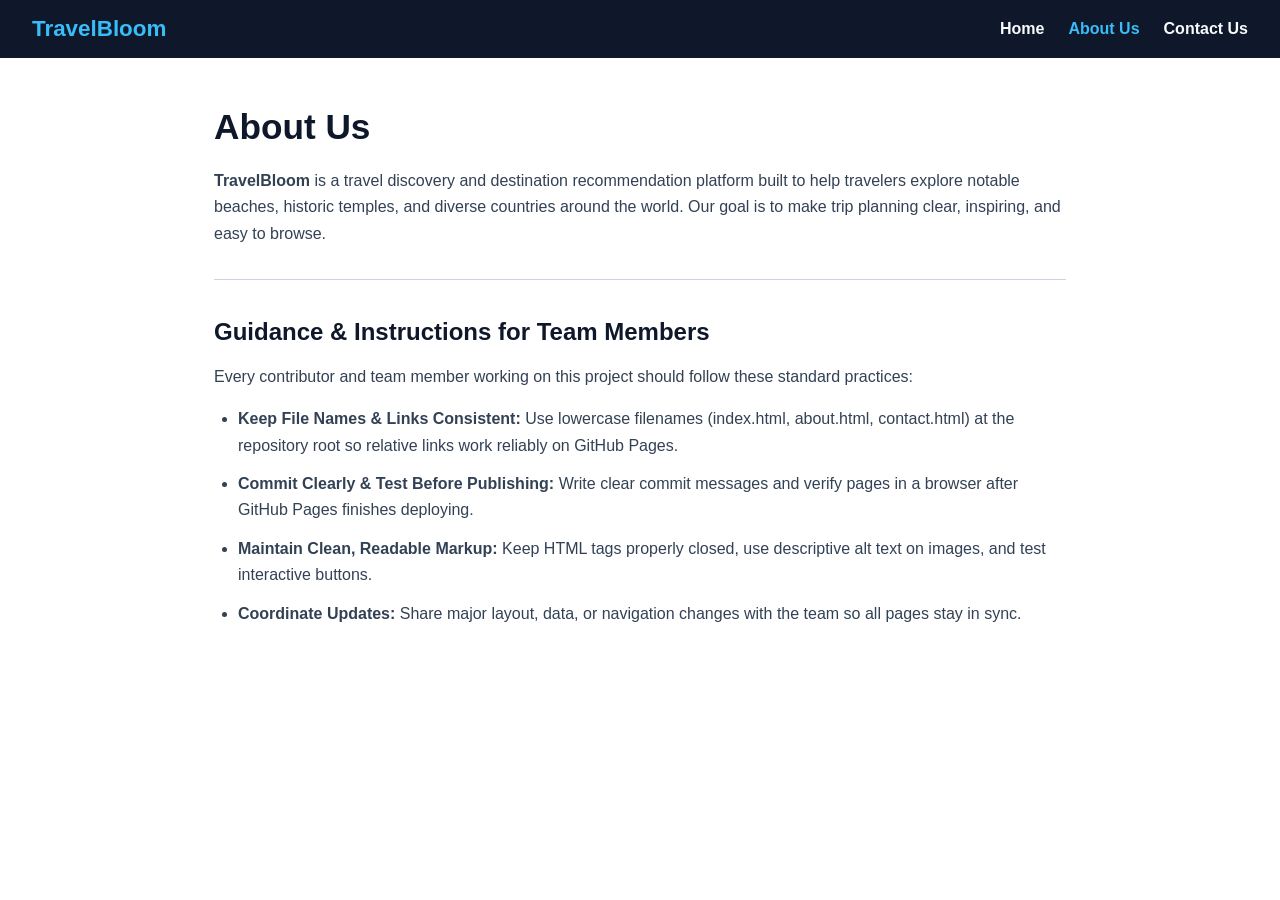
==== about.html @ 3d2889b6 "about.html This file contains the HTML structure for the About Us page, including navigation, styles" ====
<!DOCTYPE html>
<html lang="en">
<head>
  <meta charset="UTF-8" />
  <meta name="viewport" content="width=device-width, initial-scale=1.0" />
  <title>About Us - TravelBloom</title>
  <style>
    * {
      box-sizing: border-box;
      margin: 0;
      padding: 0;
      font-family: Arial, sans-serif;
    }

    nav {
      display: flex;
      justify-content: space-between;
      align-items: center;
      background-color: #0f172a;
      color: #ffffff;
      padding: 1rem 2rem;
      flex-wrap: wrap;
      gap: 1rem;
    }

    .brand {
      font-size: 1.4rem;
      font-weight: bold;
      color: #38bdf8;
    }

    .nav-links {
      display: flex;
      gap: 1.5rem;
    }

    .nav-links a {
      color: #f8fafc;
      text-decoration: none;
      font-weight: bold;
    }

    .nav-links a:hover,
    .nav-links a.active {
      color: #38bdf8;
    }

    main {
      max-width: 900px;
      margin: 2.5rem auto;
      padding: 0 1.5rem;
      color: #0f172a;
      line-height: 1.65;
    }

    h1 {
      font-size: 2.2rem;
      margin-bottom: 0.75rem;
    }

    h2 {
      font-size: 1.5rem;
      margin-bottom: 0.75rem;
      color: #0f172a;
    }

    p {
      color: #334155;
      margin-bottom: 1rem;
    }

    hr {
      border: none;
      border-top: 1px solid #cbd5e1;
      margin: 2rem 0;
    }

    ul {
      padding-left: 1.5rem;
      color: #334155;
    }

    li {
      margin-bottom: 0.75rem;
    }
  </style>
</head>
<body>
  <nav>
    <div class="brand">TravelBloom</div>
    <div class="nav-links">
      <a href="index.html">Home</a>
      <a href="about.html" class="active">About Us</a>
      <a href="contact.html">Contact Us</a>
    </div>
  </nav>

  <main>
    <section>
      <h1>About Us</h1>
      <p>
        <strong>TravelBloom</strong> is a travel discovery and destination recommendation
        platform built to help travelers explore notable beaches, historic temples,
        and diverse countries around the world. Our goal is to make trip planning
        clear, inspiring, and easy to browse.
      </p>
    </section>

    <hr />

    <section>
      <h2>Guidance &amp; Instructions for Team Members</h2>
      <p>
        Every contributor and team member working on this project should follow these
        standard practices:
      </p>
      <ul>
        <li>
          <strong>Keep File Names &amp; Links Consistent:</strong> Use lowercase filenames
          (<code>index.html</code>, <code>about.html</code>, <code>contact.html</code>)
          at the repository root so relative links work reliably on GitHub Pages.
        </li>
        <li>
          <strong>Commit Clearly &amp; Test Before Publishing:</strong> Write clear commit
          messages and verify pages in a browser after GitHub Pages finishes deploying.
        </li>
        <li>
          <strong>Maintain Clean, Readable Markup:</strong> Keep HTML tags properly closed,
          use descriptive <code>alt</code> text on images, and test interactive buttons.
        </li>
        <li>
          <strong>Coordinate Updates:</strong> Share major layout, data, or navigation
          changes with the team so all pages stay in sync.
        </li>
      </ul>
    </section>
  </main>
</body>
</html>
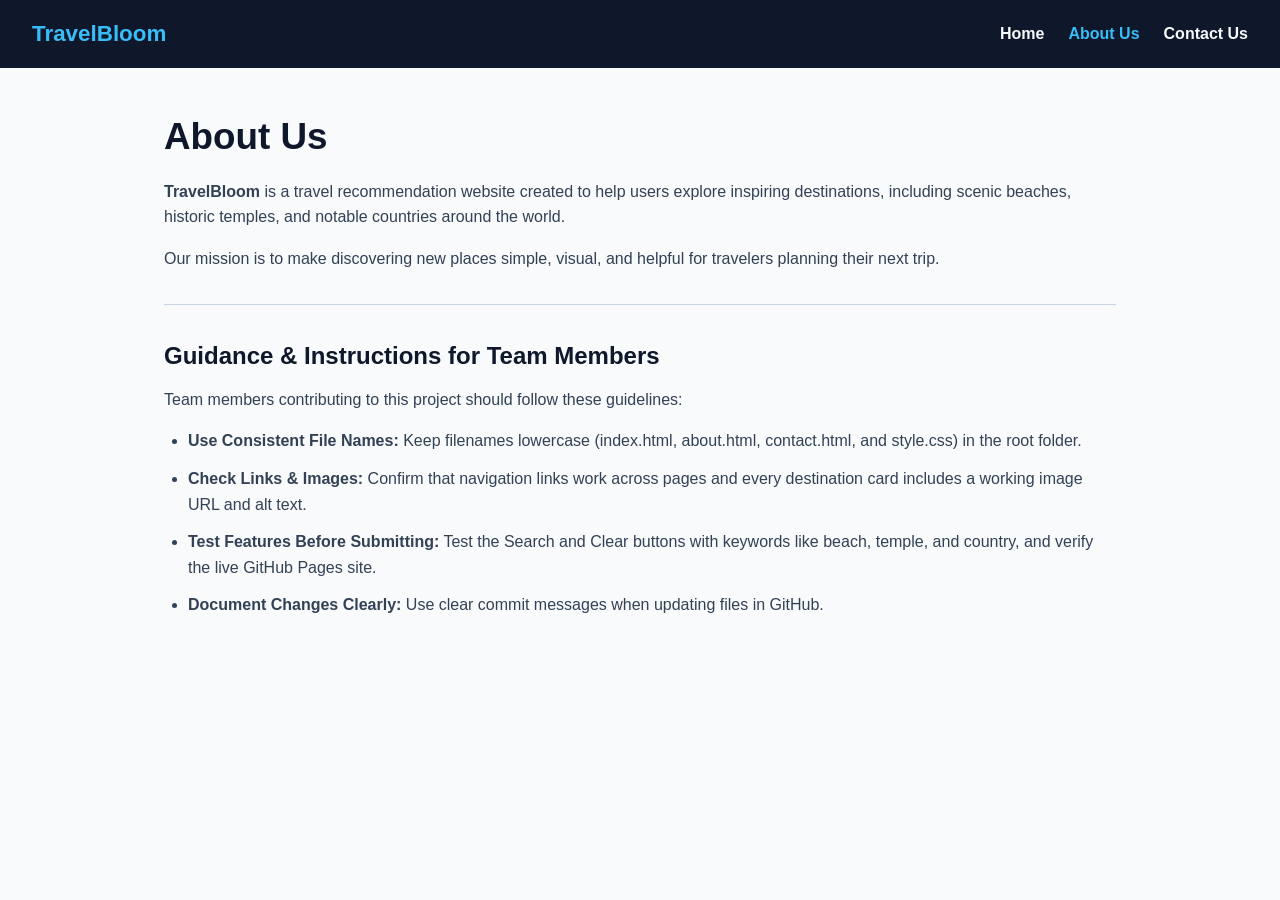
==== commit e76cb66a: "about.html Updated content and structure of the About Us page, including revised company description" ====
--- a/about.html
+++ b/about.html
@@ -3,90 +3,13 @@
 <head>
   <meta charset="UTF-8" />
   <meta name="viewport" content="width=device-width, initial-scale=1.0" />
+  <!-- EDITABLE: Page title -->
   <title>About Us - TravelBloom</title>
-  <style>
-    * {
-      box-sizing: border-box;
-      margin: 0;
-      padding: 0;
-      font-family: Arial, sans-serif;
-    }
-
-    nav {
-      display: flex;
-      justify-content: space-between;
-      align-items: center;
-      background-color: #0f172a;
-      color: #ffffff;
-      padding: 1rem 2rem;
-      flex-wrap: wrap;
-      gap: 1rem;
-    }
-
-    .brand {
-      font-size: 1.4rem;
-      font-weight: bold;
-      color: #38bdf8;
-    }
-
-    .nav-links {
-      display: flex;
-      gap: 1.5rem;
-    }
-
-    .nav-links a {
-      color: #f8fafc;
-      text-decoration: none;
-      font-weight: bold;
-    }
-
-    .nav-links a:hover,
-    .nav-links a.active {
-      color: #38bdf8;
-    }
-
-    main {
-      max-width: 900px;
-      margin: 2.5rem auto;
-      padding: 0 1.5rem;
-      color: #0f172a;
-      line-height: 1.65;
-    }
-
-    h1 {
-      font-size: 2.2rem;
-      margin-bottom: 0.75rem;
-    }
-
-    h2 {
-      font-size: 1.5rem;
-      margin-bottom: 0.75rem;
-      color: #0f172a;
-    }
-
-    p {
-      color: #334155;
-      margin-bottom: 1rem;
-    }
-
-    hr {
-      border: none;
-      border-top: 1px solid #cbd5e1;
-      margin: 2rem 0;
-    }
-
-    ul {
-      padding-left: 1.5rem;
-      color: #334155;
-    }
-
-    li {
-      margin-bottom: 0.75rem;
-    }
-  </style>
+  <link rel="stylesheet" href="style.css" />
 </head>
 <body>
   <nav>
+    <!-- EDITABLE: Brand name -->
     <div class="brand">TravelBloom</div>
     <div class="nav-links">
       <a href="index.html">Home</a>
@@ -96,41 +19,47 @@
   </nav>
 
   <main>
+    <!-- EDITABLE: Company / project overview -->
     <section>
       <h1>About Us</h1>
       <p>
-        <strong>TravelBloom</strong> is a travel discovery and destination recommendation
-        platform built to help travelers explore notable beaches, historic temples,
-        and diverse countries around the world. Our goal is to make trip planning
-        clear, inspiring, and easy to browse.
+        <strong>TravelBloom</strong> is a travel recommendation website created to
+        help users explore inspiring destinations, including scenic beaches,
+        historic temples, and notable countries around the world.
+      </p>
+      <p>
+        Our mission is to make discovering new places simple, visual, and
+        helpful for travelers planning their next trip.
       </p>
     </section>
 
     <hr />
 
+    <!-- EDITABLE: Guidance and instructions for team members -->
     <section>
       <h2>Guidance &amp; Instructions for Team Members</h2>
       <p>
-        Every contributor and team member working on this project should follow these
-        standard practices:
+        Team members contributing to this project should follow these guidelines:
       </p>
       <ul>
         <li>
-          <strong>Keep File Names &amp; Links Consistent:</strong> Use lowercase filenames
-          (<code>index.html</code>, <code>about.html</code>, <code>contact.html</code>)
-          at the repository root so relative links work reliably on GitHub Pages.
+          <strong>Use Consistent File Names:</strong> Keep filenames lowercase
+          (<code>index.html</code>, <code>about.html</code>, <code>contact.html</code>,
+          and <code>style.css</code>) in the root folder.
         </li>
         <li>
-          <strong>Commit Clearly &amp; Test Before Publishing:</strong> Write clear commit
-          messages and verify pages in a browser after GitHub Pages finishes deploying.
+          <strong>Check Links &amp; Images:</strong> Confirm that navigation links
+          work across pages and every destination card includes a working image URL
+          and alt text.
         </li>
         <li>
-          <strong>Maintain Clean, Readable Markup:</strong> Keep HTML tags properly closed,
-          use descriptive <code>alt</code> text on images, and test interactive buttons.
+          <strong>Test Features Before Submitting:</strong> Test the Search and
+          Clear buttons with keywords like <code>beach</code>, <code>temple</code>,
+          and <code>country</code>, and verify the live GitHub Pages site.
         </li>
         <li>
-          <strong>Coordinate Updates:</strong> Share major layout, data, or navigation
-          changes with the team so all pages stay in sync.
+          <strong>Document Changes Clearly:</strong> Use clear commit messages when
+          updating files in GitHub.
         </li>
       </ul>
     </section>
--- a/style.css
+++ b/style.css
@@ -0,0 +1,209 @@
+/* =========================================================
+   EDITABLE COLORS & FONTS
+   Change hex color codes (like #0f172a or #0284c7) to customize look
+   ========================================================= */
+* {
+  box-sizing: border-box;
+  margin: 0;
+  padding: 0;
+  font-family: Arial, Helvetica, sans-serif;
+}
+
+body {
+  background-color: #f8fafc; /* Page background color */
+  color: #0f172a;           /* Main text color */
+  line-height: 1.6;
+}
+
+/* ---------------- Navigation Bar ---------------- */
+nav {
+  display: flex;
+  justify-content: space-between;
+  align-items: center;
+  background-color: #0f172a; /* Navbar background color */
+  color: #ffffff;
+  padding: 1rem 2rem;
+  flex-wrap: wrap;
+  gap: 1rem;
+}
+
+.brand {
+  font-size: 1.4rem;
+  font-weight: bold;
+  color: #38bdf8; /* Brand title highlight color */
+}
+
+.nav-links {
+  display: flex;
+  gap: 1.5rem;
+}
+
+.nav-links a {
+  color: #f8fafc;
+  text-decoration: none;
+  font-weight: bold;
+}
+
+.nav-links a:hover,
+.nav-links a.active {
+  color: #38bdf8;
+}
+
+/* ---------------- Search Bar & Buttons ---------------- */
+.search-container {
+  display: flex;
+  align-items: center;
+  gap: 0.5rem;
+  flex-wrap: wrap;
+}
+
+.search-container input {
+  padding: 0.5rem 0.75rem;
+  border: none;
+  border-radius: 4px;
+  width: 240px;
+  font-size: 0.95rem;
+}
+
+.search-container button {
+  padding: 0.5rem 0.95rem;
+  border: none;
+  border-radius: 4px;
+  cursor: pointer;
+  font-weight: bold;
+  font-size: 0.95rem;
+}
+
+#btnSearch {
+  background-color: #0284c7; /* Search button color */
+  color: #ffffff;
+}
+
+#btnSearch:hover {
+  background-color: #0369a1;
+}
+
+#btnClear {
+  background-color: #64748b; /* Clear button color */
+  color: #ffffff;
+}
+
+#btnClear:hover {
+  background-color: #475569;
+}
+
+/* ---------------- Main Page Container ---------------- */
+main {
+  max-width: 1000px;
+  margin: 2.5rem auto;
+  padding: 0 1.5rem;
+}
+
+h1 {
+  font-size: 2.3rem;
+  margin-bottom: 0.75rem;
+  color: #0f172a;
+}
+
+h2 {
+  font-size: 1.5rem;
+  margin-bottom: 0.75rem;
+  color: #0f172a;
+}
+
+p {
+  color: #334155;
+  margin-bottom: 1rem;
+}
+
+hr {
+  border: none;
+  border-top: 1px solid #cbd5e1;
+  margin: 2rem 0;
+}
+
+ul {
+  padding-left: 1.5rem;
+  color: #334155;
+}
+
+li {
+  margin-bottom: 0.75rem;
+}
+
+/* ---------------- Destination Cards Grid ---------------- */
+#results {
+  display: grid;
+  grid-template-columns: repeat(auto-fit, minmax(280px, 1fr));
+  gap: 1.5rem;
+  margin-top: 1.5rem;
+}
+
+.card {
+  border: 1px solid #cbd5e1;
+  border-radius: 8px;
+  overflow: hidden;
+  background-color: #ffffff;
+  box-shadow: 0 2px 6px rgba(0, 0, 0, 0.08);
+}
+
+.card img {
+  width: 100%;
+  height: 200px;
+  object-fit: cover;
+  display: block;
+}
+
+.card-body {
+  padding: 1rem;
+}
+
+.card-body h3 {
+  margin-bottom: 0.5rem;
+  color: #0f172a;
+}
+
+.card-body p {
+  font-size: 0.95rem;
+  color: #475569;
+  margin-bottom: 0;
+}
+
+/* ---------------- Contact Form ---------------- */
+.form-group {
+  margin-bottom: 1rem;
+}
+
+form label {
+  display: block;
+  font-weight: bold;
+  color: #0f172a;
+  margin-bottom: 0.35rem;
+}
+
+form input,
+form textarea {
+  width: 100%;
+  max-width: 550px;
+  padding: 0.6rem 0.75rem;
+  border: 1px solid #94a3b8;
+  border-radius: 4px;
+  background-color: #ffffff;
+  color: #0f172a;
+  font-size: 1rem;
+}
+
+form button[type="submit"] {
+  padding: 0.65rem 1.3rem;
+  background-color: #0284c7;
+  color: #ffffff;
+  border: none;
+  border-radius: 4px;
+  font-weight: bold;
+  font-size: 1rem;
+  cursor: pointer;
+}
+
+form button[type="submit"]:hover {
+  background-color: #0369a1;
+}
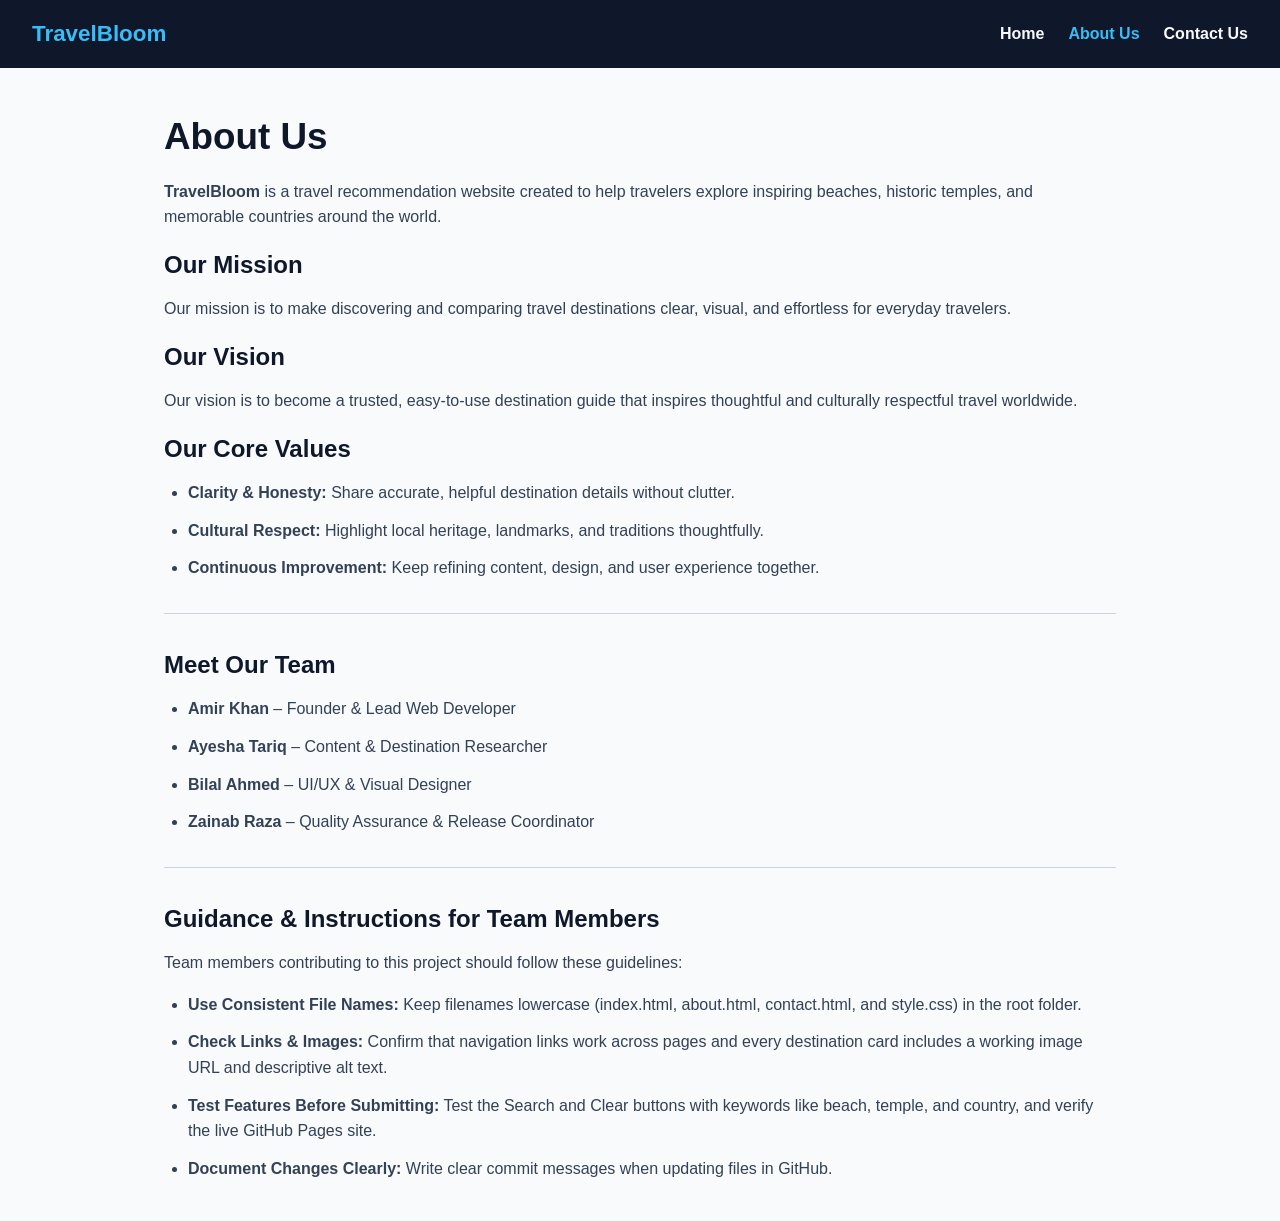
==== commit 76e993a3: "About.html Updated company overview, mission, vision, and values sections. Added team member details" ====
--- a/about.html
+++ b/about.html
@@ -19,18 +19,46 @@
   </nav>
 
   <main>
-    <!-- EDITABLE: Company / project overview -->
+    <!-- EDITABLE: Company overview, mission, vision, and values -->
     <section>
       <h1>About Us</h1>
       <p>
         <strong>TravelBloom</strong> is a travel recommendation website created to
-        help users explore inspiring destinations, including scenic beaches,
-        historic temples, and notable countries around the world.
+        help travelers explore inspiring beaches, historic temples, and memorable
+        countries around the world.
       </p>
+
+      <h2>Our Mission</h2>
       <p>
-        Our mission is to make discovering new places simple, visual, and
-        helpful for travelers planning their next trip.
+        Our mission is to make discovering and comparing travel destinations
+        clear, visual, and effortless for everyday travelers.
       </p>
+
+      <h2>Our Vision</h2>
+      <p>
+        Our vision is to become a trusted, easy-to-use destination guide that
+        inspires thoughtful and culturally respectful travel worldwide.
+      </p>
+
+      <h2>Our Core Values</h2>
+      <ul>
+        <li><strong>Clarity &amp; Honesty:</strong> Share accurate, helpful destination details without clutter.</li>
+        <li><strong>Cultural Respect:</strong> Highlight local heritage, landmarks, and traditions thoughtfully.</li>
+        <li><strong>Continuous Improvement:</strong> Keep refining content, design, and user experience together.</li>
+      </ul>
+    </section>
+
+    <hr />
+
+    <!-- EDITABLE: Replace team members' names and roles with your actual team -->
+    <section>
+      <h2>Meet Our Team</h2>
+      <ul>
+        <li><strong>Amir Khan</strong> – Founder &amp; Lead Web Developer</li>
+        <li><strong>Ayesha Tariq</strong> – Content &amp; Destination Researcher</li>
+        <li><strong>Bilal Ahmed</strong> – UI/UX &amp; Visual Designer</li>
+        <li><strong>Zainab Raza</strong> – Quality Assurance &amp; Release Coordinator</li>
+      </ul>
     </section>
 
     <hr />
@@ -50,7 +78,7 @@
         <li>
           <strong>Check Links &amp; Images:</strong> Confirm that navigation links
           work across pages and every destination card includes a working image URL
-          and alt text.
+          and descriptive <code>alt</code> text.
         </li>
         <li>
           <strong>Test Features Before Submitting:</strong> Test the Search and
@@ -58,7 +86,7 @@
           and <code>country</code>, and verify the live GitHub Pages site.
         </li>
         <li>
-          <strong>Document Changes Clearly:</strong> Use clear commit messages when
+          <strong>Document Changes Clearly:</strong> Write clear commit messages when
           updating files in GitHub.
         </li>
       </ul>
